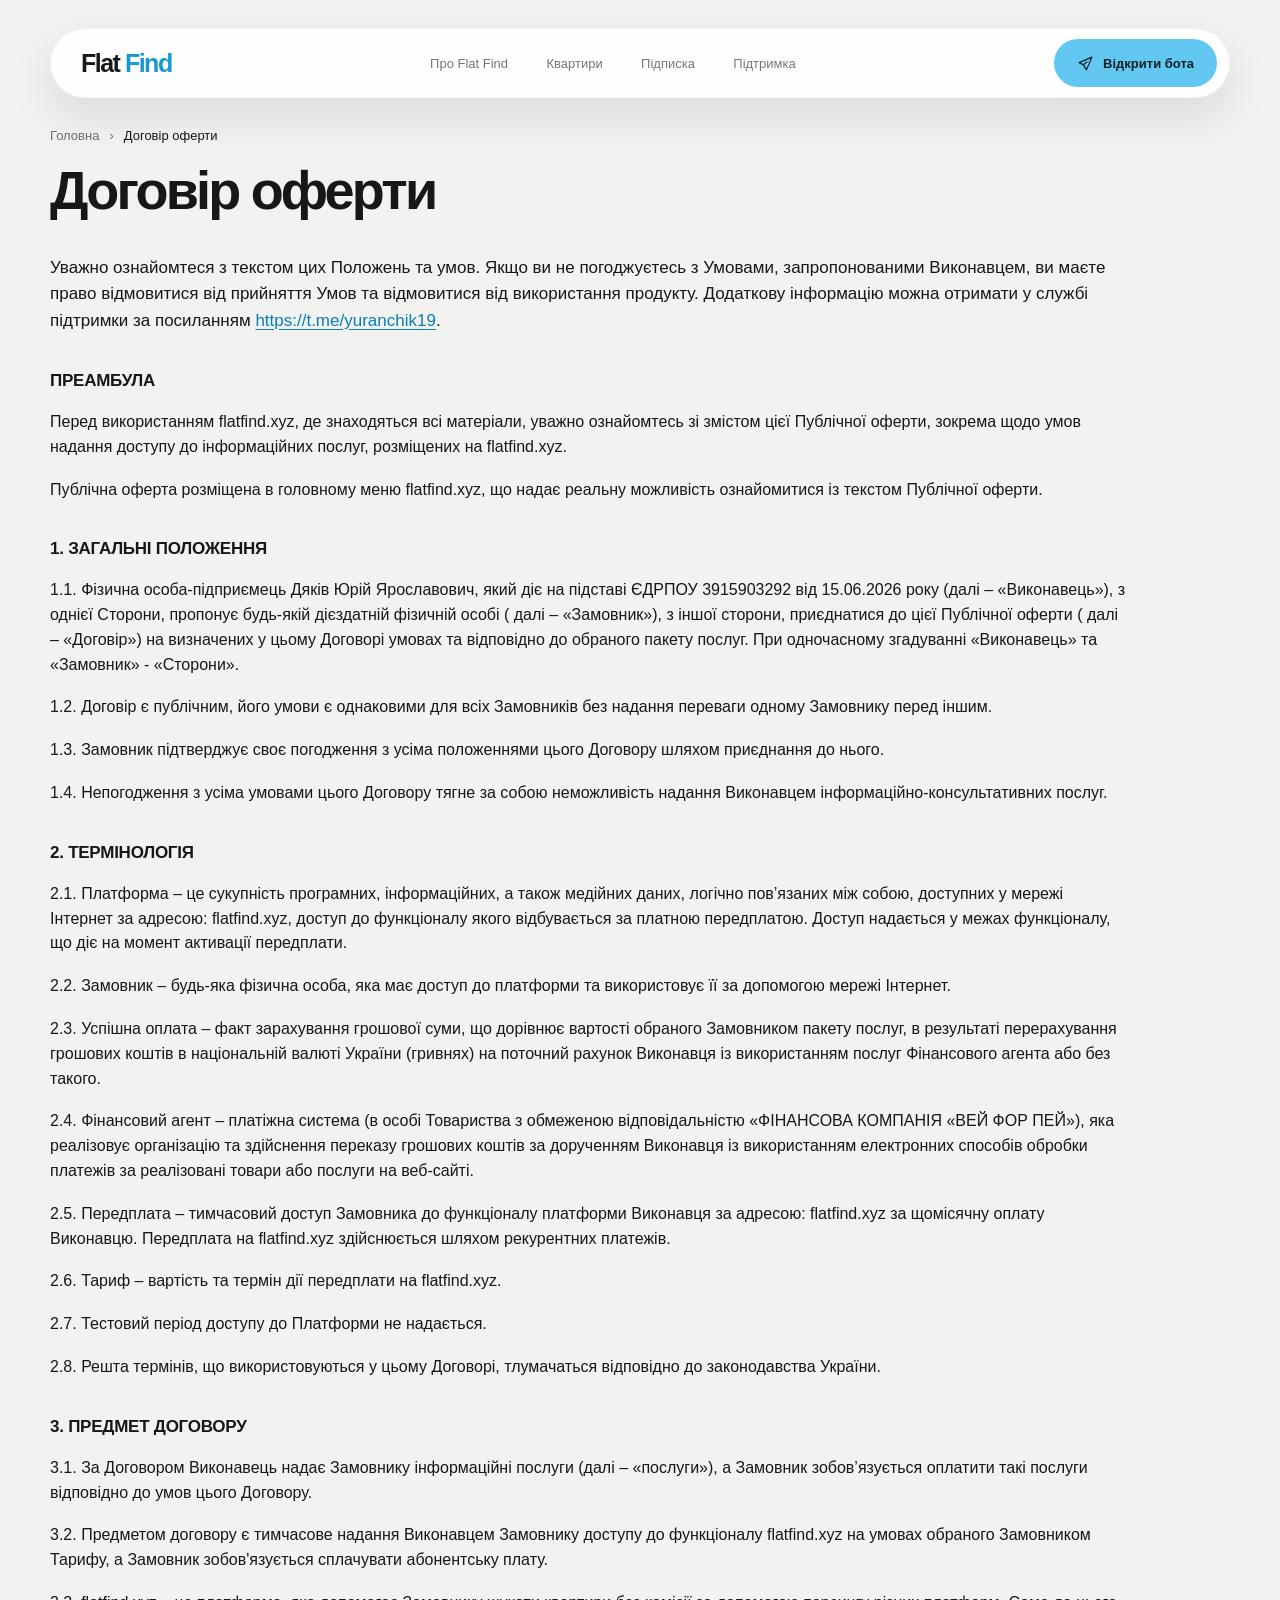
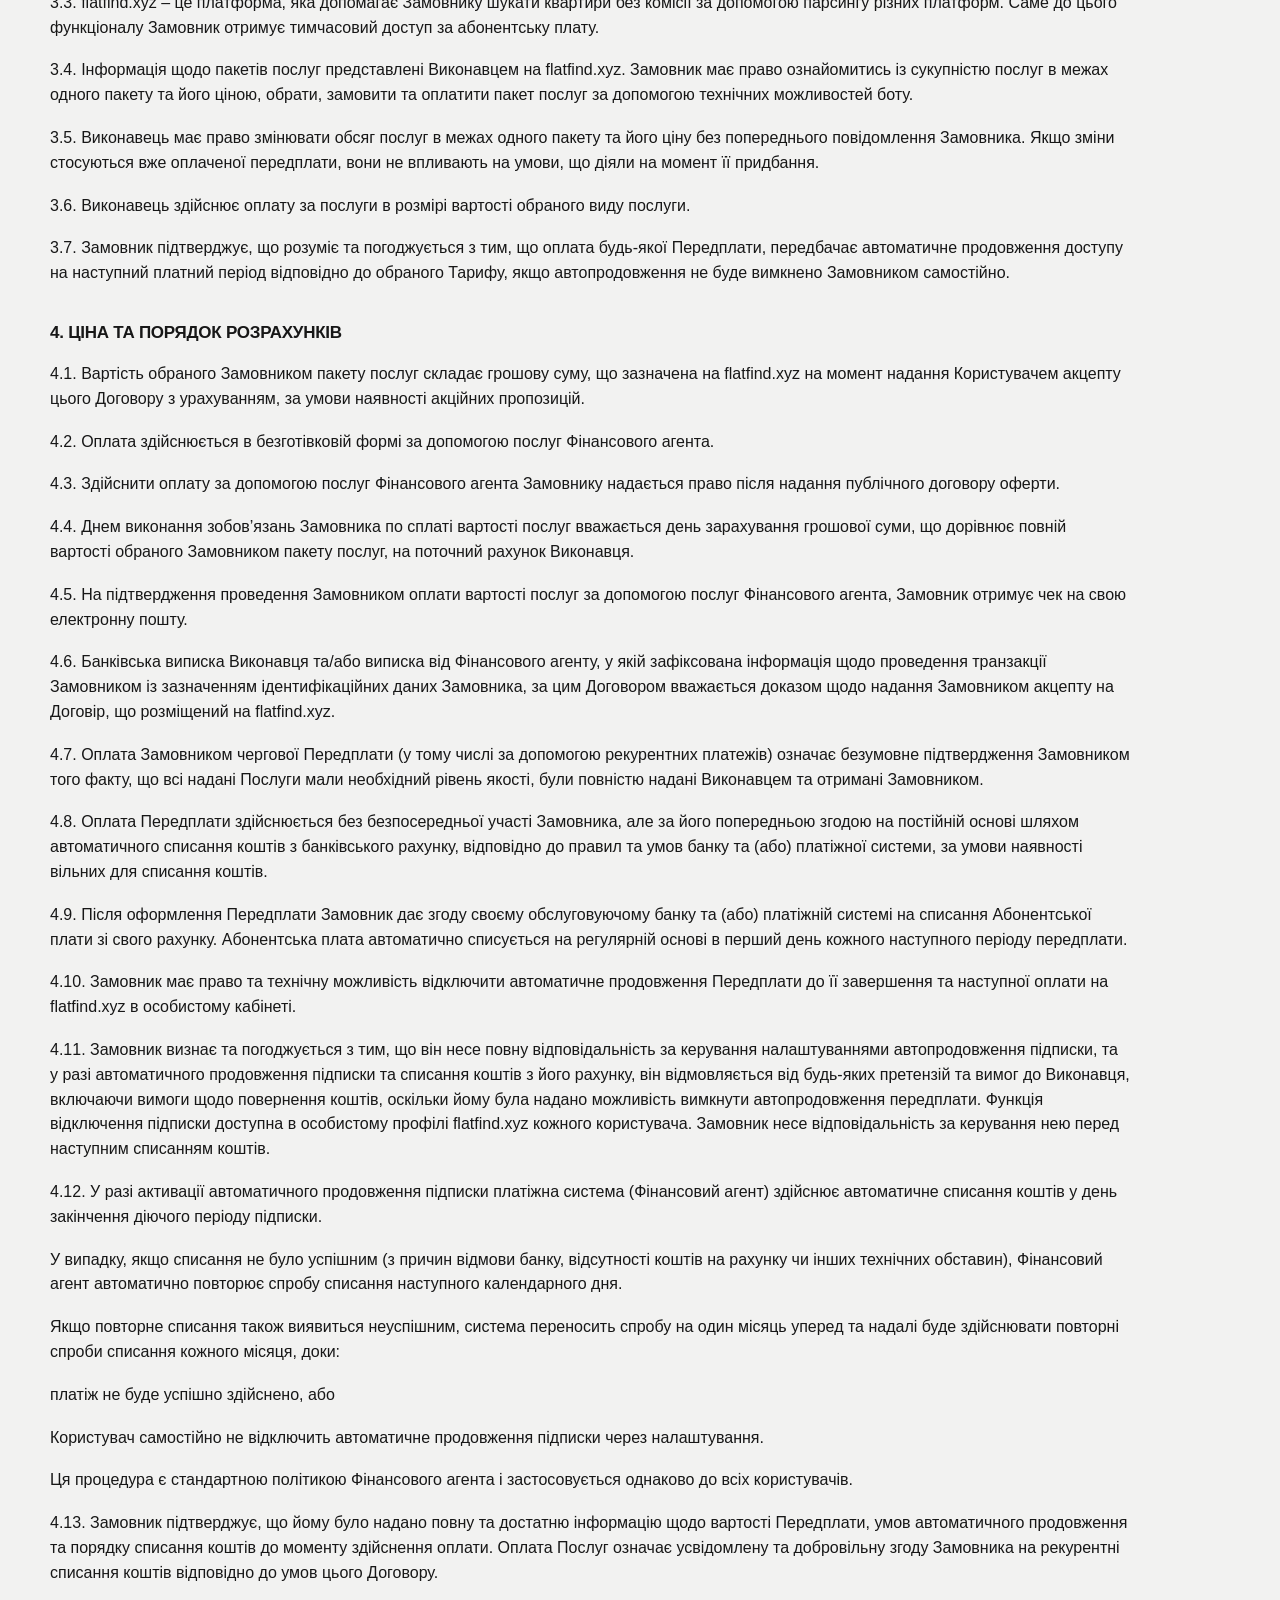
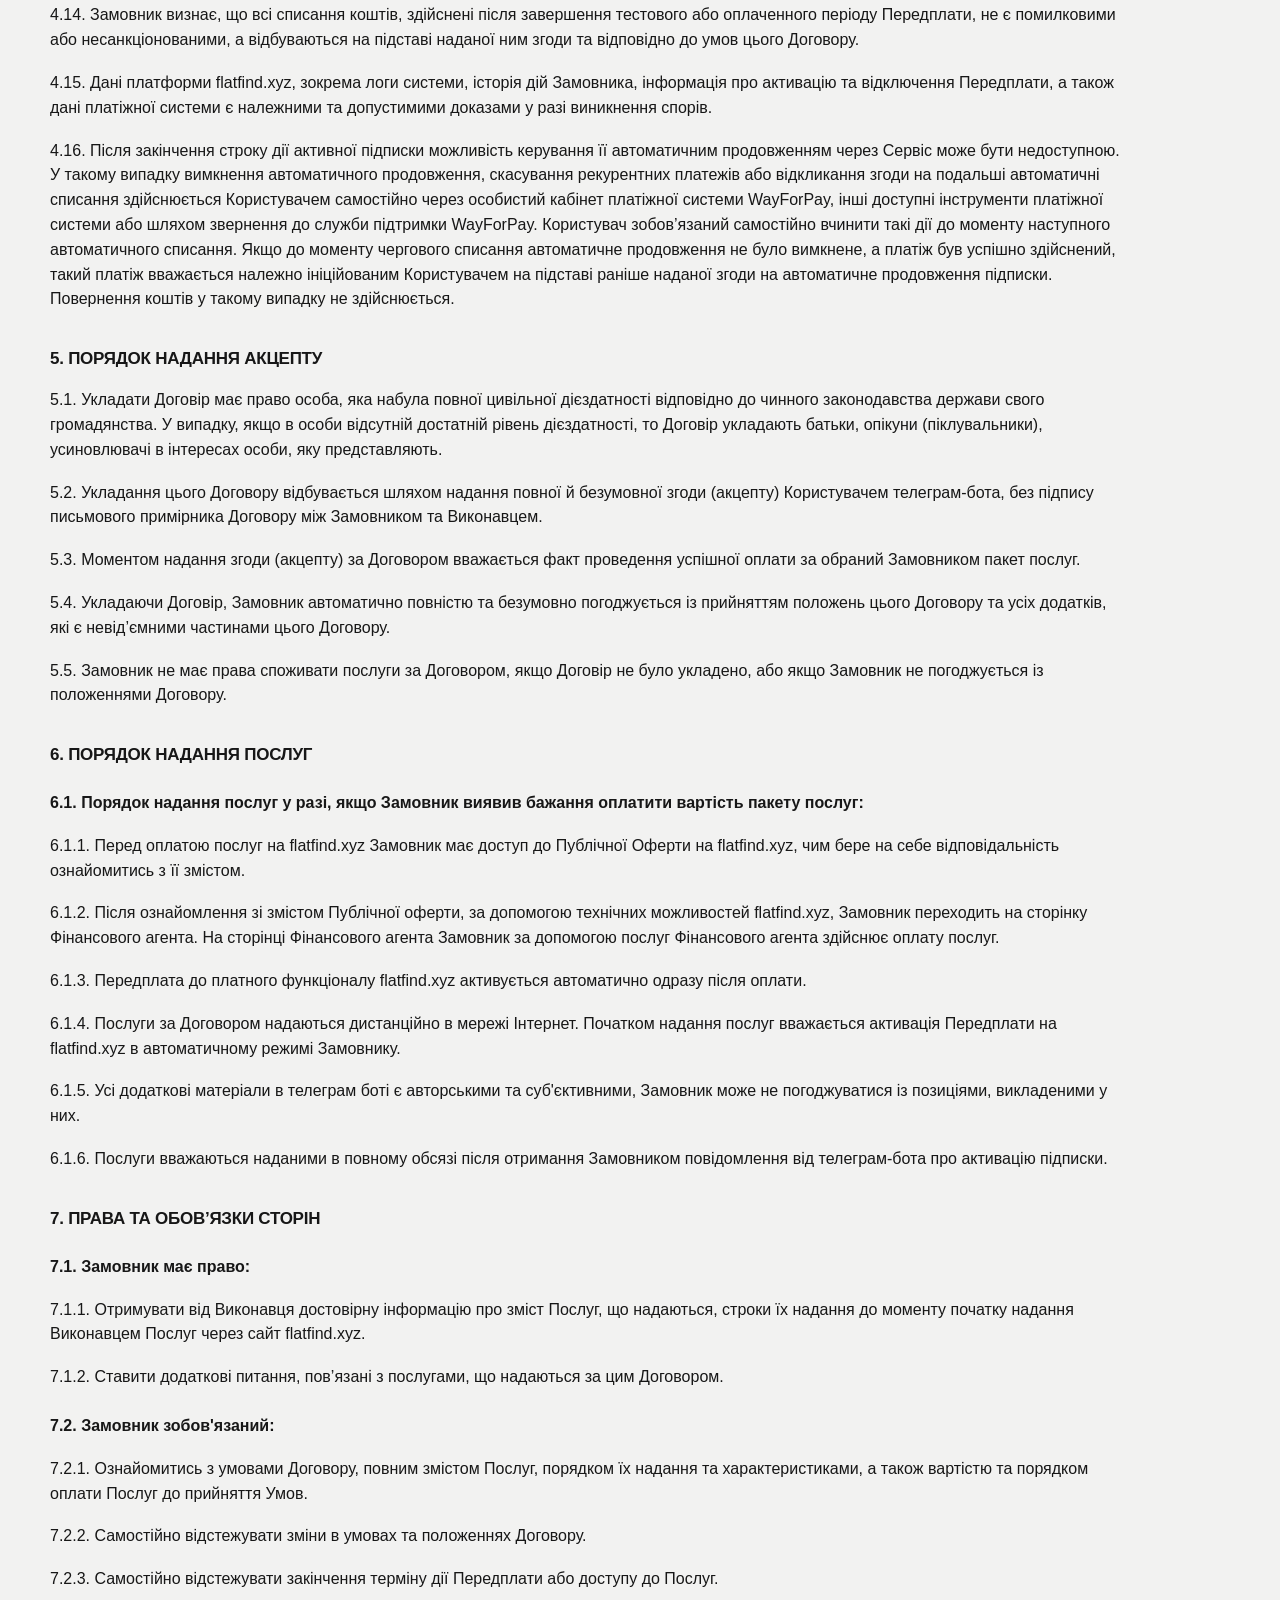
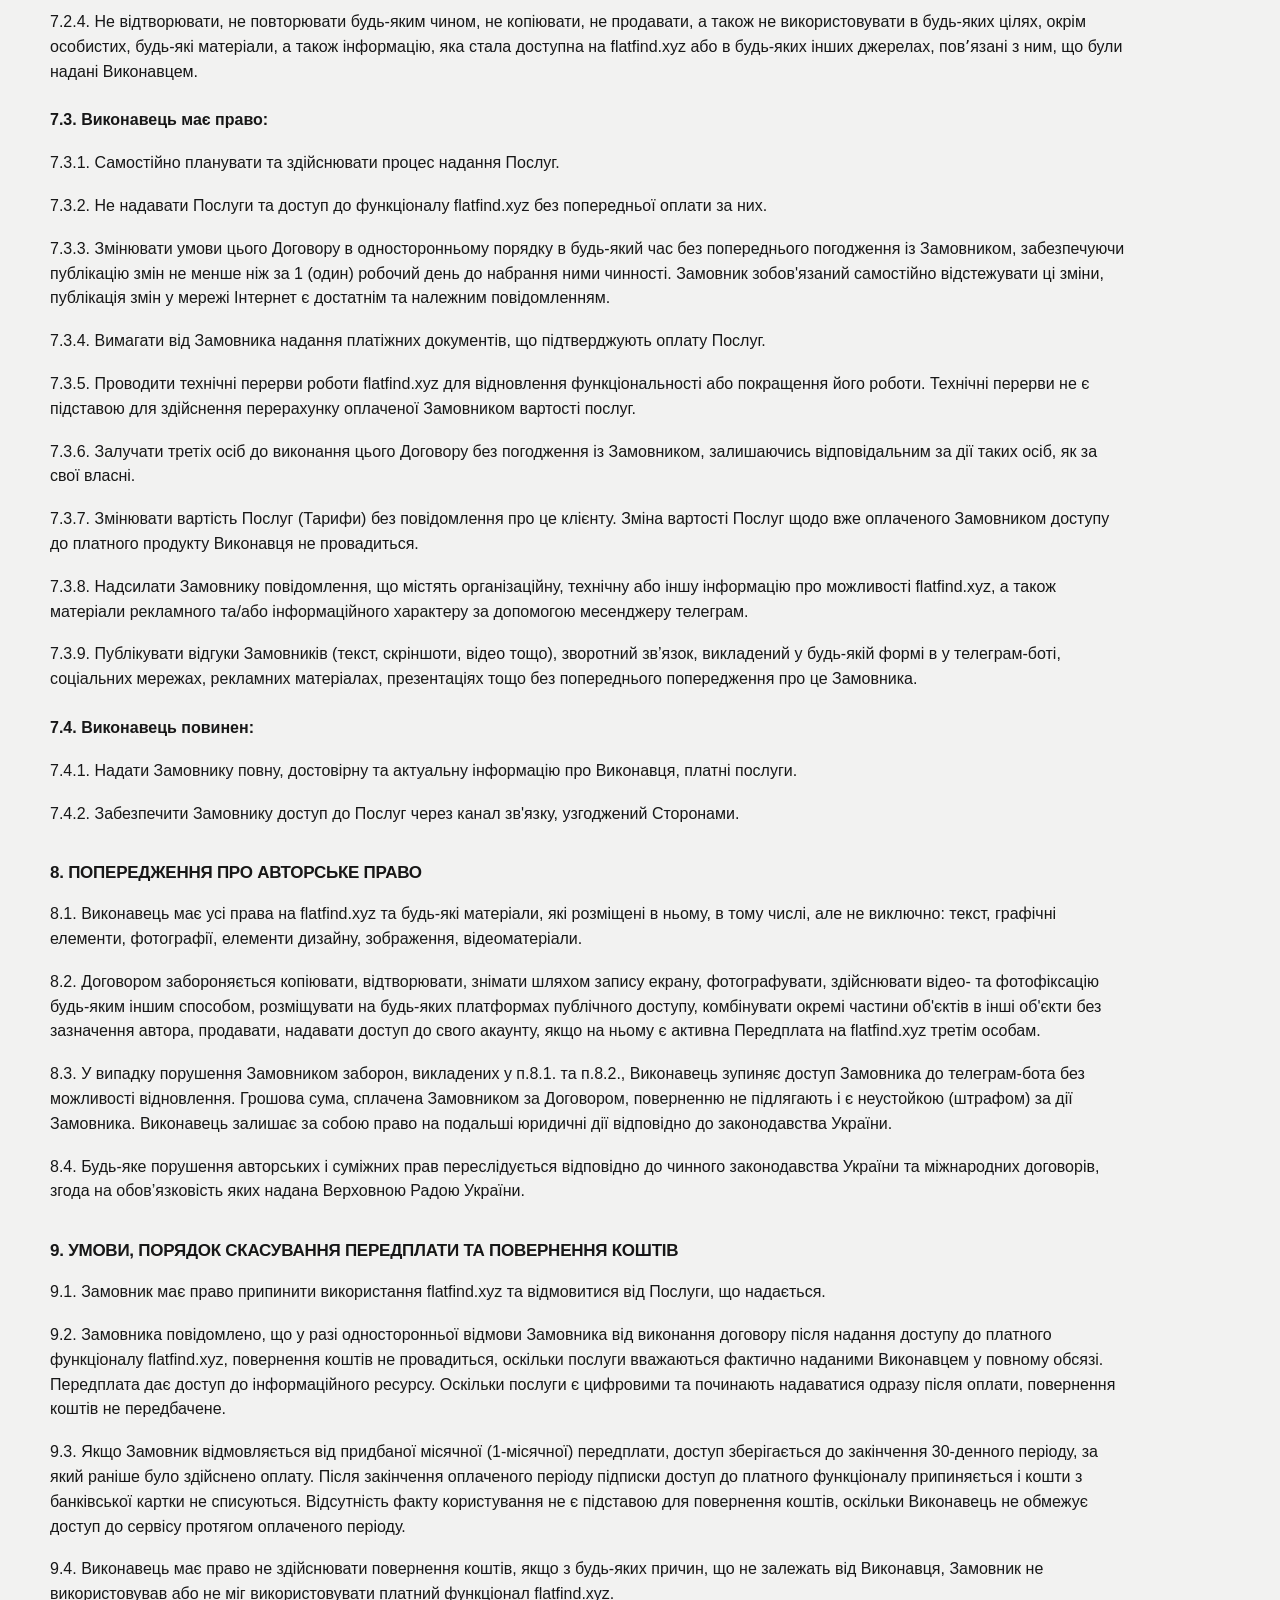
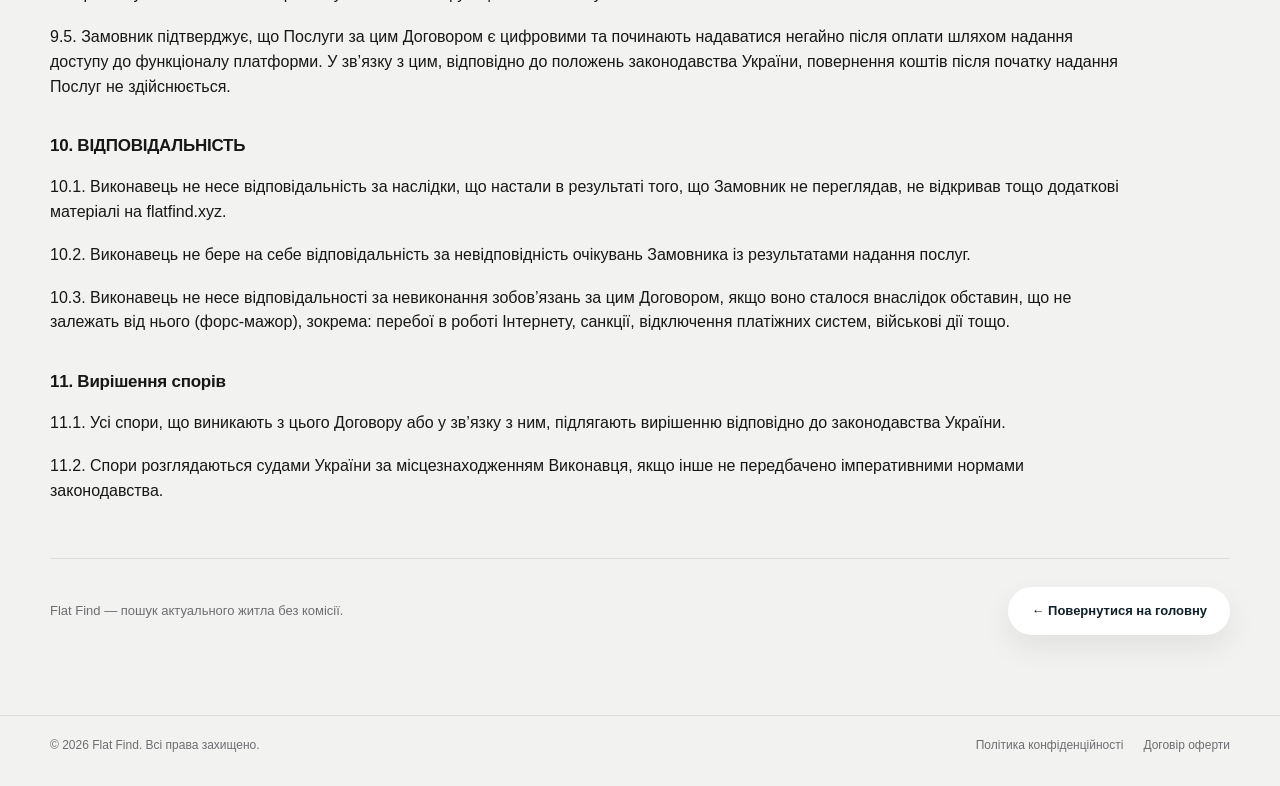
==== offer.html @ 74b45554 "Add files via upload" ====
<!DOCTYPE html>
<html lang="uk">
<head>
  <meta charset="UTF-8">
  <meta name="viewport" content="width=device-width, initial-scale=1.0">
  <meta name="theme-color" content="#f2f2f1">
  <meta name="description" content="Договір публічної оферти сервісу Flat Find.">
  <title>Договір оферти — Flat Find</title>
  <link rel="stylesheet" href="legal.css?v=20260615-1">
</head>
<body>
  <header class="legal-header">
    <div class="legal-shell">
      <nav class="legal-nav" aria-label="Навігація">
        <a class="legal-brand" href="index.html" aria-label="Flat Find, на головну">Flat <b>Find</b></a>
        <div class="legal-nav__links">
          <a href="index.html#advantages">Про Flat Find</a>
          <a href="index.html#apartments">Квартири</a>
          <a href="index.html#subscribe">Підписка</a>
          <a href="index.html#faq">Підтримка</a>
        </div>
        <a class="legal-nav__cta" href="https://t.me/flatfind_estate_bot" target="_blank" rel="noopener noreferrer">
          <svg width="17" height="17" viewBox="0 0 24 24" aria-hidden="true"><path d="m21 3-7.6 18-4.3-7.1L3 10.8Z" fill="none" stroke="currentColor" stroke-width="1.8" stroke-linecap="round" stroke-linejoin="round"/><path d="m9.1 13.9 4.6-4.2" fill="none" stroke="currentColor" stroke-width="1.8" stroke-linecap="round"/></svg>
          Відкрити бота
        </a>
      </nav>
    </div>
  </header>

  <main class="legal-main">
    <div class="legal-shell">
      <div class="legal-breadcrumbs" aria-label="Навігаційний шлях">
        <a href="index.html">Головна</a>
        <span aria-hidden="true">›</span>
        <span>Договір оферти</span>
      </div>

      <h1 class="legal-title">Договір оферти</h1>

      <article class="legal-document">
            <p class="legal-lead">Уважно ознайомтеся з текстом цих Положень та умов. Якщо ви не погоджуєтесь з Умовами, запропонованими Виконавцем, ви маєте право відмовитися від прийняття Умов та відмовитися від використання продукту. Додаткову інформацію можна отримати у службі підтримки за посиланням <a href="https://t.me/yuranchik19" target="_blank" rel="noopener noreferrer">https://t.me/yuranchik19</a>.</p>

            <h2>ПРЕАМБУЛА</h2>

            <p>Перед використанням flatfind.xyz, де знаходяться всі матеріали, уважно ознайомтесь зі змістом цієї Публічної оферти, зокрема щодо умов надання доступу до інформаційних послуг, розміщених на flatfind.xyz.</p>

            <p>Публічна оферта розміщена в головному меню flatfind.xyz, що надає реальну можливість ознайомитися із текстом Публічної оферти.</p>

            <h2>1. ЗАГАЛЬНІ ПОЛОЖЕННЯ</h2>

            <p>1.1. Фізична особа-підприємець Дяків Юрій Ярославович, який діє на підставі ЄДРПОУ 3915903292 від 15.06.2026 року (далі – «Виконавець»), з однієї Сторони, пропонує будь-якій дієздатній фізичній особі ( далі – «Замовник»), з іншої сторони, приєднатися до цієї Публічної оферти ( далі – «Договір») на визначених у цьому Договорі умовах та відповідно до обраного пакету послуг. При одночасному згадуванні «Виконавець» та «Замовник» - «Сторони».</p>

            <p>1.2. Договір є публічним, його умови є однаковими для всіх Замовників без надання переваги одному Замовнику перед іншим.</p>

            <p>1.3. Замовник підтверджує своє погодження з усіма положеннями цього Договору шляхом приєднання до нього.</p>

            <p>1.4. Непогодження з усіма умовами цього Договору тягне за собою неможливість надання Виконавцем інформаційно-консультативних послуг.</p>

            <h2>2. ТЕРМІНОЛОГІЯ</h2>

            <p>2.1. Платформа – це сукупність програмних, інформаційних, а також медійних даних, логічно пов’язаних між собою, доступних у мережі Інтернет за адресою: flatfind.xyz, доступ до функціоналу якого відбувається за платною передплатою. Доступ надається у межах функціоналу, що діє на момент активації передплати.</p>

            <p>2.2. Замовник – будь-яка фізична особа, яка має доступ до платформи та використовує її за допомогою мережі Інтернет.</p>

            <p>2.3. Успішна оплата – факт зарахування грошової суми, що дорівнює вартості обраного Замовником пакету послуг, в результаті перерахування грошових коштів в національній валюті України (гривнях) на поточний рахунок Виконавця із використанням послуг Фінансового агента або без такого.</p>

            <p>2.4. Фінансовий агент – платіжна система (в особі Товариства з обмеженою відповідальністю «ФІНАНСОВА КОМПАНІЯ «ВЕЙ ФОР ПЕЙ»), яка реалізовує організацію та здійснення переказу грошових коштів за дорученням Виконавця із використанням електронних способів обробки платежів за реалізовані товари або послуги на веб-сайті.</p>

            <p>2.5. Передплата – тимчасовий доступ Замовника до функціоналу платформи Виконавця за адресою: flatfind.xyz за щомісячну оплату Виконавцю. Передплата на flatfind.xyz здійснюється шляхом рекурентних платежів.</p>

            <p>2.6. Тариф – вартість та термін дії передплати на flatfind.xyz.</p>

            <p>2.7. Тестовий період доступу до Платформи не надається.</p>

            <p>2.8. Решта термінів, що використовуються у цьому Договорі, тлумачаться відповідно до законодавства України.</p>

            <h2>3. ПРЕДМЕТ ДОГОВОРУ</h2>

            <p>3.1. За Договором Виконавець надає Замовнику інформаційні послуги (далі – «послуги»), а Замовник зобов’язується оплатити такі послуги відповідно до умов цього Договору.</p>

            <p>3.2. Предметом договору є тимчасове надання Виконавцем Замовнику доступу до функціоналу flatfind.xyz на умовах обраного Замовником Тарифу, а Замовник зобов'язується сплачувати абонентську плату.</p>

            <p>3.3. flatfind.xyz – це платформа, яка допомагає Замовнику шукати квартири без комісії за допомогою парсингу різних платформ. Саме до цього функціоналу Замовник отримує тимчасовий доступ за абонентську плату.</p>

            <p>3.4. Інформація щодо пакетів послуг представлені Виконавцем на flatfind.xyz. Замовник має право ознайомитись із сукупністю послуг в межах одного пакету та його ціною, обрати, замовити та оплатити пакет послуг за допомогою технічних можливостей боту.</p>

            <p>3.5. Виконавець має право змінювати обсяг послуг в межах одного пакету та його ціну без попереднього повідомлення Замовника. Якщо зміни стосуються вже оплаченої передплати, вони не впливають на умови, що діяли на момент її придбання.</p>

            <p>3.6. Виконавець здійснює оплату за послуги в розмірі вартості обраного виду послуги.</p>

            <p>3.7. Замовник підтверджує, що розуміє та погоджується з тим, що оплата будь-якої Передплати, передбачає автоматичне продовження доступу на наступний платний період відповідно до обраного Тарифу, якщо автопродовження не буде вимкнено Замовником самостійно.</p>

            <h2>4. ЦІНА ТА ПОРЯДОК РОЗРАХУНКІВ</h2>

            <p>4.1. Вартість обраного Замовником пакету послуг складає грошову суму, що зазначена на flatfind.xyz на момент надання Користувачем акцепту цього Договору з урахуванням, за умови наявності акційних пропозицій.</p>

            <p>4.2. Оплата здійснюється в безготівковій формі за допомогою послуг Фінансового агента.</p>

            <p>4.3. Здійснити оплату за допомогою послуг Фінансового агента Замовнику надається право після надання публічного договору оферти.</p>

            <p>4.4. Днем виконання зобов’язань Замовника по сплаті вартості послуг вважається день зарахування грошової суми, що дорівнює повній вартості обраного Замовником пакету послуг, на поточний рахунок Виконавця.</p>

            <p>4.5. На підтвердження проведення Замовником оплати вартості послуг за допомогою послуг Фінансового агента, Замовник отримує чек на свою електронну пошту.</p>

            <p>4.6. Банківська виписка Виконавця та/або виписка від Фінансового агенту, у якій зафіксована інформація щодо проведення транзакції Замовником із зазначенням ідентифікаційних даних Замовника, за цим Договором вважається доказом щодо надання Замовником акцепту на Договір, що розміщений на flatfind.xyz.</p>

            <p>4.7. Оплата Замовником чергової Передплати (у тому числі за допомогою рекурентних платежів) означає безумовне підтвердження Замовником того факту, що всі надані Послуги мали необхідний рівень якості, були повністю надані Виконавцем та отримані Замовником.</p>

            <p>4.8. Оплата Передплати здійснюється без безпосередньої участі Замовника, але за його попередньою згодою на постійній основі шляхом автоматичного списання коштів з банківського рахунку, відповідно до правил та умов банку та (або) платіжної системи, за умови наявності вільних для списання коштів.</p>

            <p>4.9. Після оформлення Передплати Замовник дає згоду своєму обслуговуючому банку та (або) платіжній системі на списання Абонентської плати зі свого рахунку. Абонентська плата автоматично списується на регулярній основі в перший день кожного наступного періоду передплати.</p>

            <p>4.10. Замовник має право та технічну можливість відключити автоматичне продовження Передплати до її завершення та наступної оплати на flatfind.xyz в особистому кабінеті.</p>

            <p>4.11. Замовник визнає та погоджується з тим, що він несе повну відповідальність за керування налаштуваннями автопродовження підписки, та у разі автоматичного продовження підписки та списання коштів з його рахунку, він відмовляється від будь-яких претензій та вимог до Виконавця, включаючи вимоги щодо повернення коштів, оскільки йому була надано можливість вимкнути автопродовження передплати. Функція відключення підписки доступна в особистому профілі flatfind.xyz кожного користувача. Замовник несе відповідальність за керування нею перед наступним списанням коштів.</p>

            <p>4.12. У разі активації автоматичного продовження підписки платіжна система (Фінансовий агент) здійснює автоматичне списання коштів у день закінчення діючого періоду підписки.</p>

            <p>У випадку, якщо списання не було успішним (з причин відмови банку, відсутності коштів на рахунку чи інших технічних обставин), Фінансовий агент автоматично повторює спробу списання наступного календарного дня.</p>

            <p>Якщо повторне списання також виявиться неуспішним, система переносить спробу на один місяць уперед та надалі буде здійснювати повторні спроби списання кожного місяця, доки:</p>

            <p>платіж не буде успішно здійснено, або</p>

            <p>Користувач самостійно не відключить автоматичне продовження підписки через налаштування.</p>

            <p>Ця процедура є стандартною політикою Фінансового агента і застосовується однаково до всіх користувачів.</p>

            <p>4.13. Замовник підтверджує, що йому було надано повну та достатню інформацію щодо вартості Передплати, умов автоматичного продовження та порядку списання коштів до моменту здійснення оплати. Оплата Послуг означає усвідомлену та добровільну згоду Замовника на рекурентні списання коштів відповідно до умов цього Договору.</p>

            <p>4.14. Замовник визнає, що всі списання коштів, здійснені після завершення тестового або оплаченного періоду Передплати, не є помилковими або несанкціонованими, а відбуваються на підставі наданої ним згоди та відповідно до умов цього Договору.</p>

            <p>4.15. Дані платформи flatfind.xyz, зокрема логи системи, історія дій Замовника, інформація про активацію та відключення Передплати, а також дані платіжної системи є належними та допустимими доказами у разі виникнення спорів.</p>

            <p>4.16. Після закінчення строку дії активної підписки можливість керування її автоматичним продовженням через Сервіс може бути недоступною. У такому випадку вимкнення автоматичного продовження, скасування рекурентних платежів або відкликання згоди на подальші автоматичні списання здійснюється Користувачем самостійно через особистий кабінет платіжної системи WayForPay, інші доступні інструменти платіжної системи або шляхом звернення до служби підтримки WayForPay. Користувач зобов’язаний самостійно вчинити такі дії до моменту наступного автоматичного списання. Якщо до моменту чергового списання автоматичне продовження не було вимкнене, а платіж був успішно здійснений, такий платіж вважається належно ініційованим Користувачем на підставі раніше наданої згоди на автоматичне продовження підписки. Повернення коштів у такому випадку не здійснюється.</p>

            <h2>5. ПОРЯДОК НАДАННЯ АКЦЕПТУ</h2>

            <p>5.1. Укладати Договір має право особа, яка набула повної цивільної дієздатності відповідно до чинного законодавства держави свого громадянства. У випадку, якщо в особи відсутній достатній рівень дієздатності, то Договір укладають батьки, опікуни (піклувальники), усиновлювачі в інтересах особи, яку представляють.</p>

            <p>5.2. Укладання цього Договору відбувається шляхом надання повної й безумовної згоди (акцепту) Користувачем телеграм-бота, без підпису письмового примірника Договору між Замовником та Виконавцем.</p>

            <p>5.3. Моментом надання згоди (акцепту) за Договором вважається факт проведення успішної оплати за обраний Замовником пакет послуг.</p>

            <p>5.4. Укладаючи Договір, Замовник автоматично повністю та безумовно погоджується із прийняттям положень цього Договору та усіх додатків, які є невід’ємними частинами цього Договору.</p>

            <p>5.5. Замовник не має права споживати послуги за Договором, якщо Договір не було укладено, або якщо Замовник не погоджується із положеннями Договору.</p>

            <h2>6. ПОРЯДОК НАДАННЯ ПОСЛУГ</h2>

            <p class="legal-subheading">6.1. Порядок надання послуг у разі, якщо Замовник виявив бажання оплатити вартість пакету послуг:</p>

            <p>6.1.1. Перед оплатою послуг на flatfind.xyz Замовник має доступ до Публічної Оферти на flatfind.xyz, чим бере на себе відповідальність ознайомитись з її змістом.</p>

            <p>6.1.2. Після ознайомлення зі змістом Публічної оферти, за допомогою технічних можливостей flatfind.xyz, Замовник переходить на сторінку Фінансового агента. На сторінці Фінансового агента Замовник за допомогою послуг Фінансового агента здійснює оплату послуг.</p>

            <p>6.1.3. Передплата до платного функціоналу flatfind.xyz активується автоматично одразу після оплати.</p>

            <p>6.1.4. Послуги за Договором надаються дистанційно в мережі Інтернет. Початком надання послуг вважається активація Передплати на flatfind.xyz в автоматичному режимі Замовнику.</p>

            <p>6.1.5. Усі додаткові матеріали в телеграм боті є авторськими та суб'єктивними, Замовник може не погоджуватися із позиціями, викладеними у них.</p>

            <p>6.1.6. Послуги вважаються наданими в повному обсязі після отримання Замовником повідомлення від телеграм-бота про активацію підписки.</p>

            <h2>7. ПРАВА ТА ОБОВ’ЯЗКИ СТОРІН</h2>

            <p class="legal-subheading">7.1. Замовник має право:</p>

            <p>7.1.1. Отримувати від Виконавця достовірну інформацію про зміст Послуг, що надаються, строки їх надання до моменту початку надання Виконавцем Послуг через сайт flatfind.xyz.</p>

            <p>7.1.2. Ставити додаткові питання, пов’язані з послугами, що надаються за цим Договором.</p>

            <p class="legal-subheading">7.2. Замовник зобов'язаний:</p>

            <p>7.2.1. Ознайомитись з умовами Договору, повним змістом Послуг, порядком їх надання та характеристиками, а також вартістю та порядком оплати Послуг до прийняття Умов.</p>

            <p>7.2.2. Самостійно відстежувати зміни в умовах та положеннях Договору.</p>

            <p>7.2.3. Самостійно відстежувати закінчення терміну дії Передплати або доступу до Послуг.</p>

            <p>7.2.4. Не відтворювати, не повторювати будь-яким чином, не копіювати, не продавати, а також не використовувати в будь-яких цілях, окрім особистих, будь-які матеріали, а також інформацію, яка стала доступна на flatfind.xyz або в будь-яких інших джерелах, повʼязані з ним, що були надані Виконавцем.</p>

            <p class="legal-subheading">7.3. Виконавець має право:</p>

            <p>7.3.1. Самостійно планувати та здійснювати процес надання Послуг.</p>

            <p>7.3.2. Не надавати Послуги та доступ до функціоналу flatfind.xyz без попередньої оплати за них.</p>

            <p>7.3.3. Змінювати умови цього Договору в односторонньому порядку в будь-який час без попереднього погодження із Замовником, забезпечуючи публікацію змін не менше ніж за 1 (один) робочий день до набрання ними чинності. Замовник зобов'язаний самостійно відстежувати ці зміни, публікація змін у мережі Інтернет є достатнім та належним повідомленням.</p>

            <p>7.3.4. Вимагати від Замовника надання платіжних документів, що підтверджують оплату Послуг.</p>

            <p>7.3.5. Проводити технічні перерви роботи flatfind.xyz для відновлення функціональності або покращення його роботи. Технічні перерви не є підставою для здійснення перерахунку оплаченої Замовником вартості послуг.</p>

            <p>7.3.6. Залучати третіх осіб до виконання цього Договору без погодження із Замовником, залишаючись відповідальним за дії таких осіб, як за свої власні.</p>

            <p>7.3.7. Змінювати вартість Послуг (Тарифи) без повідомлення про це клієнту. Зміна вартості Послуг щодо вже оплаченого Замовником доступу до платного продукту Виконавця не провадиться.</p>

            <p>7.3.8. Надсилати Замовнику повідомлення, що містять організаційну, технічну або іншу інформацію про можливості flatfind.xyz, а також матеріали рекламного та/або інформаційного характеру за допомогою месенджеру телеграм.</p>

            <p>7.3.9. Публікувати відгуки Замовників (текст, скріншоти, відео тощо), зворотний зв’язок, викладений у будь-якій формі в у телеграм-боті, соціальних мережах, рекламних матеріалах, презентаціях тощо без попереднього попередження про це Замовника.</p>

            <p class="legal-subheading">7.4. Виконавець повинен:</p>

            <p>7.4.1. Надати Замовнику повну, достовірну та актуальну інформацію про Виконавця, платні послуги.</p>

            <p>7.4.2. Забезпечити Замовнику доступ до Послуг через канал зв'язку, узгоджений Сторонами.</p>

            <h2>8. ПОПЕРЕДЖЕННЯ ПРО АВТОРСЬКЕ ПРАВО</h2>

            <p>8.1. Виконавець має усі права на flatfind.xyz та будь-які матеріали, які розміщені в ньому, в тому числі, але не виключно: текст, графічні елементи, фотографії, елементи дизайну, зображення, відеоматеріали.</p>

            <p>8.2. Договором забороняється копіювати, відтворювати, знімати шляхом запису екрану, фотографувати, здійснювати відео- та фотофіксацію будь-яким іншим способом, розміщувати на будь-яких платформах публічного доступу, комбінувати окремі частини об'єктів в інші об'єкти без зазначення автора, продавати, надавати доступ до свого акаунту, якщо на ньому є активна Передплата на flatfind.xyz третім особам.</p>

            <p>8.3. У випадку порушення Замовником заборон, викладених у п.8.1. та п.8.2., Виконавець зупиняє доступ Замовника до телеграм-бота без можливості відновлення. Грошова сума, сплачена Замовником за Договором, поверненню не підлягають і є неустойкою (штрафом) за дії Замовника. Виконавець залишає за собою право на подальші юридичні дії відповідно до законодавства України.</p>

            <p>8.4. Будь-яке порушення авторських і суміжних прав переслідується відповідно до чинного законодавства України та міжнародних договорів, згода на обов’язковість яких надана Верховною Радою України.</p>

            <h2>9. УМОВИ, ПОРЯДОК СКАСУВАННЯ ПЕРЕДПЛАТИ ТА ПОВЕРНЕННЯ КОШТІВ</h2>

            <p>9.1. Замовник має право припинити використання flatfind.xyz та відмовитися від Послуги, що надається.</p>

            <p>9.2. Замовника повідомлено, що у разі односторонньої відмови Замовника від виконання договору після надання доступу до платного функціоналу flatfind.xyz, повернення коштів не провадиться, оскільки послуги вважаються фактично наданими Виконавцем у повному обсязі. Передплата дає доступ до інформаційного ресурсу. Оскільки послуги є цифровими та починають надаватися одразу після оплати, повернення коштів не передбачене.</p>

            <p>9.3. Якщо Замовник відмовляється від придбаної місячної (1-місячної) передплати, доступ зберігається до закінчення 30-денного періоду, за який раніше було здійснено оплату. Після закінчення оплаченого періоду підписки доступ до платного функціоналу припиняється і кошти з банківської картки не списуються. Відсутність факту користування не є підставою для повернення коштів, оскільки Виконавець не обмежує доступ до сервісу протягом оплаченого періоду.</p>

            <p>9.4. Виконавець має право не здійснювати повернення коштів, якщо з будь-яких причин, що не залежать від Виконавця, Замовник не використовував або не міг використовувати платний функціонал flatfind.xyz.</p>

            <p>9.5. Замовник підтверджує, що Послуги за цим Договором є цифровими та починають надаватися негайно після оплати шляхом надання доступу до функціоналу платформи. У зв’язку з цим, відповідно до положень законодавства України, повернення коштів після початку надання Послуг не здійснюється.</p>

            <h2>10. ВІДПОВІДАЛЬНІСТЬ</h2>

            <p>10.1. Виконавець не несе відповідальність за наслідки, що настали в результаті того, що Замовник не переглядав, не відкривав тощо додаткові матеріалі на flatfind.xyz.</p>

            <p>10.2. Виконавець не бере на себе відповідальність за невідповідність очікувань Замовника із результатами надання послуг.</p>

            <p>10.3. Виконавець не несе відповідальності за невиконання зобов’язань за цим Договором, якщо воно сталося внаслідок обставин, що не залежать від нього (форс-мажор), зокрема: перебої в роботі Інтернету, санкції, відключення платіжних систем, військові дії тощо.</p>

            <h2>11. Вирішення спорів</h2>

            <p>11.1. Усі спори, що виникають з цього Договору або у зв’язку з ним, підлягають вирішенню відповідно до законодавства України.</p>

            <p>11.2. Спори розглядаються судами України за місцезнаходженням Виконавця, якщо інше не передбачено імперативними нормами законодавства.</p>
      </article>

      <div class="legal-actions">
        <p>Flat Find — пошук актуального житла без комісії.</p>
        <a class="legal-back" href="index.html">← Повернутися на головну</a>
      </div>
    </div>
  </main>

  <footer class="legal-footer">
    <div class="legal-shell legal-footer__inner">
      <span>© 2026 Flat Find. Всі права захищено.</span>
      <div class="legal-footer__links">
        <a href="privacy.html">Політика конфіденційності</a>
        <a href="offer.html">Договір оферти</a>
      </div>
    </div>
  </footer>
</body>
</html>
---- legal.css ----
:root {
  --legal-bg: #f2f2f1;
  --legal-surface: #ffffff;
  --legal-text: #171717;
  --legal-muted: #6e6e72;
  --legal-line: #dddddf;
  --legal-blue: #62c8f1;
  --legal-blue-dark: #1599d0;
  --legal-shadow: 0 18px 45px rgba(22, 24, 29, 0.1);
}

* {
  box-sizing: border-box;
}

html {
  scroll-behavior: smooth;
}

body {
  min-width: 320px;
  margin: 0;
  color: var(--legal-text);
  background: var(--legal-bg);
  font-family: Inter, Manrope, "Segoe UI", Arial, sans-serif;
  -webkit-font-smoothing: antialiased;
}

a {
  color: inherit;
  text-decoration: none;
}

.legal-shell {
  width: min(calc(100% - 40px), 1180px);
  margin: 0 auto;
}

.legal-header {
  position: sticky;
  z-index: 20;
  top: 14px;
  padding-top: 14px;
}

.legal-nav {
  display: flex;
  min-height: 70px;
  padding: 10px 12px 10px 30px;
  align-items: center;
  justify-content: space-between;
  gap: 28px;
  border: 1px solid rgba(20, 20, 20, 0.05);
  border-radius: 38px;
  background: rgba(255, 255, 255, 0.92);
  box-shadow: var(--legal-shadow);
  backdrop-filter: blur(18px);
}

.legal-brand {
  flex: 0 0 auto;
  font-size: 25px;
  font-weight: 850;
  letter-spacing: -1.5px;
}

.legal-brand b {
  color: var(--legal-blue-dark);
}

.legal-nav__links {
  display: flex;
  align-items: center;
  justify-content: center;
  gap: clamp(20px, 3vw, 46px);
  color: #77777b;
  font-size: 13px;
}

.legal-nav__links a,
.legal-breadcrumbs a,
.legal-footer a {
  transition: color 0.2s ease;
}

.legal-nav__links a:hover,
.legal-breadcrumbs a:hover,
.legal-footer a:hover {
  color: var(--legal-blue-dark);
}

.legal-nav__cta,
.legal-back {
  display: inline-flex;
  min-height: 48px;
  padding: 0 23px;
  align-items: center;
  justify-content: center;
  gap: 9px;
  border-radius: 25px;
  color: #10212a;
  background: var(--legal-blue);
  font-size: 13px;
  font-weight: 750;
  transition: transform 0.2s ease, box-shadow 0.2s ease;
}

.legal-nav__cta:hover,
.legal-back:hover {
  box-shadow: 0 12px 26px rgba(49, 175, 226, 0.25);
  transform: translateY(-2px);
}

.legal-main {
  padding: 44px 0 80px;
}

.legal-breadcrumbs {
  display: flex;
  margin-bottom: 20px;
  align-items: center;
  gap: 10px;
  color: var(--legal-muted);
  font-size: 13px;
}

.legal-breadcrumbs span:last-child {
  color: var(--legal-text);
}

.legal-title {
  max-width: 900px;
  margin: 0 0 38px;
  font-size: clamp(34px, 5vw, 54px);
  line-height: 1;
  letter-spacing: -2.8px;
}

.legal-document {
  max-width: 1080px;
}

.legal-document p,
.legal-document li {
  font-size: 16px;
  line-height: 1.55;
}

.legal-document p {
  margin: 0 0 18px;
}

.legal-document h2 {
  margin: 36px 0 17px;
  font-size: 17px;
  line-height: 1.35;
  letter-spacing: -0.25px;
}

.legal-document h2:first-child {
  margin-top: 0;
}

.legal-document ul {
  margin: -4px 0 22px;
  padding-left: 24px;
}

.legal-document li {
  margin-bottom: 7px;
  padding-left: 3px;
}

.legal-document a {
  color: #087fb4;
  text-decoration: underline;
  text-underline-offset: 3px;
}

.legal-document .legal-lead {
  margin-bottom: 28px;
  font-size: 17px;
}

.legal-document .legal-subheading {
  margin-top: 24px;
  font-weight: 750;
}

.legal-actions {
  display: flex;
  margin-top: 54px;
  padding-top: 28px;
  align-items: center;
  justify-content: space-between;
  gap: 20px;
  border-top: 1px solid var(--legal-line);
}

.legal-actions p {
  margin: 0;
  color: var(--legal-muted);
  font-size: 13px;
}

.legal-back {
  background: var(--legal-surface);
  box-shadow: 0 12px 30px rgba(22, 24, 29, 0.08);
}

.legal-footer {
  padding: 22px 0 34px;
  border-top: 1px solid var(--legal-line);
  color: var(--legal-muted);
  font-size: 12px;
}

.legal-footer__inner {
  display: flex;
  align-items: center;
  justify-content: space-between;
  gap: 24px;
}

.legal-footer__links {
  display: flex;
  gap: 20px;
}

@media (max-width: 820px) {
  .legal-nav {
    padding-left: 22px;
  }

  .legal-nav__links {
    display: none;
  }
}

@media (max-width: 560px) {
  .legal-shell {
    width: min(calc(100% - 24px), 1180px);
  }

  .legal-header {
    top: 8px;
    padding-top: 8px;
  }

  .legal-nav {
    min-height: 58px;
    padding: 7px 8px 7px 18px;
    border-radius: 30px;
  }

  .legal-brand {
    font-size: 21px;
  }

  .legal-nav__cta {
    min-height: 42px;
    padding: 0 16px;
    font-size: 12px;
  }

  .legal-main {
    padding: 36px 0 58px;
  }

  .legal-title {
    margin-bottom: 28px;
    font-size: 36px;
    letter-spacing: -2px;
  }

  .legal-document p,
  .legal-document li {
    font-size: 15px;
    line-height: 1.58;
  }

  .legal-document h2 {
    margin-top: 31px;
    font-size: 16px;
  }

  .legal-actions,
  .legal-footer__inner {
    align-items: flex-start;
    flex-direction: column;
  }

  .legal-back {
    width: 100%;
  }

  .legal-footer__links {
    gap: 10px 18px;
    flex-wrap: wrap;
  }
}

@media print {
  .legal-header,
  .legal-actions,
  .legal-footer {
    display: none;
  }

  body {
    background: white;
  }

  .legal-main {
    padding: 0;
  }

  .legal-shell {
    width: 100%;
  }
}
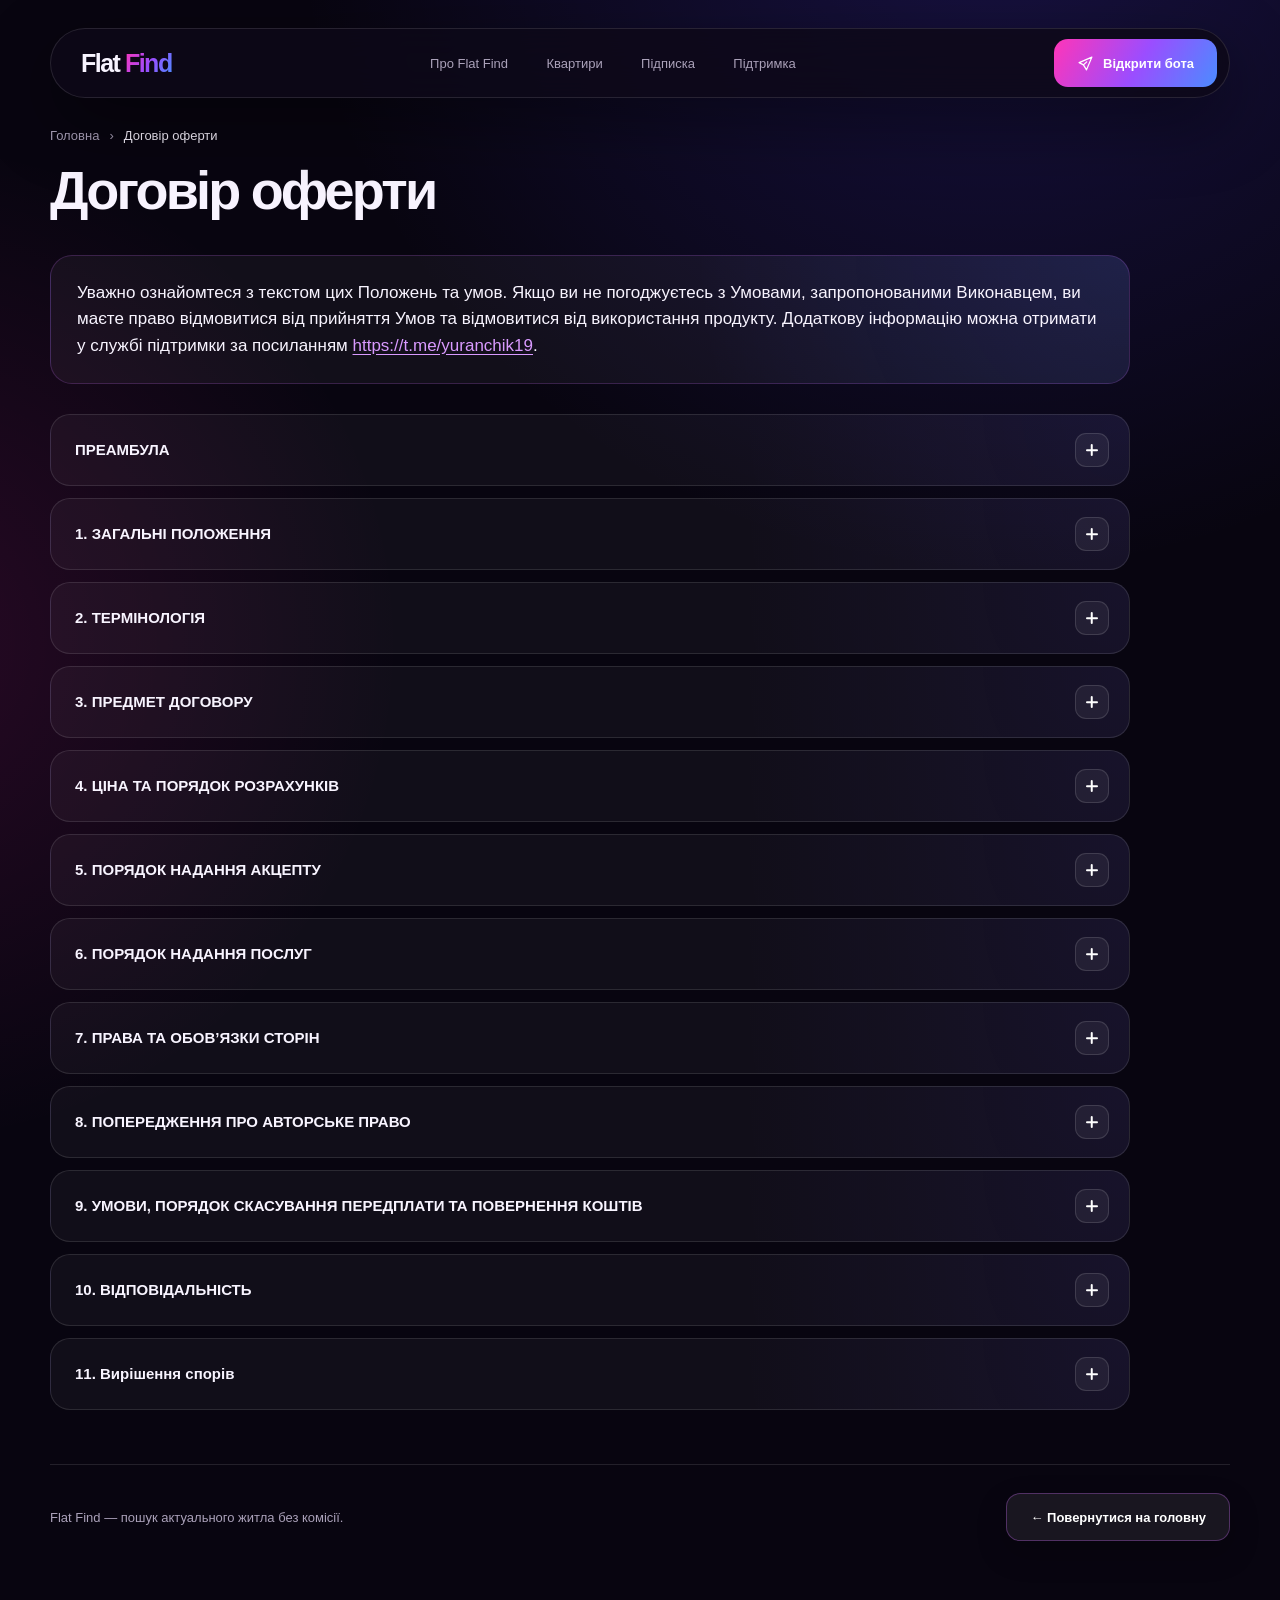
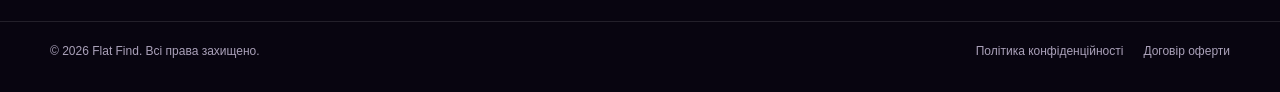
==== commit 182f3fbc: "Add files via upload" ====
--- a/offer.html
+++ b/offer.html
@@ -3,10 +3,10 @@
 <head>
   <meta charset="UTF-8">
   <meta name="viewport" content="width=device-width, initial-scale=1.0">
-  <meta name="theme-color" content="#f2f2f1">
+  <meta name="theme-color" content="#080510">
   <meta name="description" content="Договір публічної оферти сервісу Flat Find.">
   <title>Договір оферти — Flat Find</title>
-  <link rel="stylesheet" href="legal.css?v=20260615-1">
+  <link rel="stylesheet" href="legal.css?v=20260615-2">
 </head>
 <body>
   <header class="legal-header">
@@ -259,5 +259,6 @@
       </div>
     </div>
   </footer>
+  <script src="legal.js?v=20260615-1"></script>
 </body>
 </html>
--- a/legal.css
+++ b/legal.css
@@ -1,12 +1,14 @@
 :root {
-  --legal-bg: #f2f2f1;
-  --legal-surface: #ffffff;
-  --legal-text: #171717;
-  --legal-muted: #6e6e72;
-  --legal-line: #dddddf;
-  --legal-blue: #62c8f1;
-  --legal-blue-dark: #1599d0;
-  --legal-shadow: 0 18px 45px rgba(22, 24, 29, 0.1);
+  --legal-bg: #080510;
+  --legal-surface: rgba(19, 12, 34, 0.88);
+  --legal-text: #f8f4ff;
+  --legal-muted: #aaa1b9;
+  --legal-line: rgba(255, 255, 255, 0.11);
+  --legal-pink: #ff35b8;
+  --legal-purple: #9b4dff;
+  --legal-blue: #4b8cff;
+  --legal-gradient: linear-gradient(120deg, var(--legal-pink), var(--legal-purple) 52%, var(--legal-blue));
+  --legal-shadow: 0 24px 70px rgba(0, 0, 0, 0.42);
 }
 
 * {
@@ -21,7 +23,10 @@
   min-width: 320px;
   margin: 0;
   color: var(--legal-text);
-  background: var(--legal-bg);
+  background:
+    radial-gradient(circle at 78% -8%, rgba(81, 65, 255, 0.22), transparent 34%),
+    radial-gradient(circle at -8% 38%, rgba(255, 38, 177, 0.13), transparent 29%),
+    var(--legal-bg);
   font-family: Inter, Manrope, "Segoe UI", Arial, sans-serif;
   -webkit-font-smoothing: antialiased;
 }
@@ -50,9 +55,9 @@
   align-items: center;
   justify-content: space-between;
   gap: 28px;
-  border: 1px solid rgba(20, 20, 20, 0.05);
+  border: 1px solid var(--legal-line);
   border-radius: 38px;
-  background: rgba(255, 255, 255, 0.92);
+  background: rgba(14, 9, 25, 0.84);
   box-shadow: var(--legal-shadow);
   backdrop-filter: blur(18px);
 }
@@ -65,7 +70,10 @@
 }
 
 .legal-brand b {
-  color: var(--legal-blue-dark);
+  color: transparent;
+  background: var(--legal-gradient);
+  background-clip: text;
+  -webkit-background-clip: text;
 }
 
 .legal-nav__links {
@@ -73,7 +81,7 @@
   align-items: center;
   justify-content: center;
   gap: clamp(20px, 3vw, 46px);
-  color: #77777b;
+  color: var(--legal-muted);
   font-size: 13px;
 }
 
@@ -86,7 +94,7 @@
 .legal-nav__links a:hover,
 .legal-breadcrumbs a:hover,
 .legal-footer a:hover {
-  color: var(--legal-blue-dark);
+  color: white;
 }
 
 .legal-nav__cta,
@@ -97,9 +105,9 @@
   align-items: center;
   justify-content: center;
   gap: 9px;
-  border-radius: 25px;
-  color: #10212a;
-  background: var(--legal-blue);
+  border-radius: 14px;
+  color: white;
+  background: var(--legal-gradient);
   font-size: 13px;
   font-weight: 750;
   transition: transform 0.2s ease, box-shadow 0.2s ease;
@@ -107,7 +115,7 @@
 
 .legal-nav__cta:hover,
 .legal-back:hover {
-  box-shadow: 0 12px 26px rgba(49, 175, 226, 0.25);
+  box-shadow: 0 14px 34px rgba(176, 55, 255, 0.3);
   transform: translateY(-2px);
 }
 
@@ -140,6 +148,11 @@
   max-width: 1080px;
 }
 
+.legal-document.is-ready {
+  display: grid;
+  gap: 12px;
+}
+
 .legal-document p,
 .legal-document li {
   font-size: 16px;
@@ -172,13 +185,19 @@
 }
 
 .legal-document a {
-  color: #087fb4;
+  color: #d99aff;
   text-decoration: underline;
   text-underline-offset: 3px;
 }
 
 .legal-document .legal-lead {
-  margin-bottom: 28px;
+  margin-bottom: 18px;
+  padding: 24px 26px;
+  border: 1px solid rgba(204, 105, 255, 0.2);
+  border-radius: 22px;
+  background:
+    radial-gradient(circle at 100% 0, rgba(79, 121, 255, 0.12), transparent 40%),
+    rgba(255, 255, 255, 0.045);
   font-size: 17px;
 }
 
@@ -204,8 +223,9 @@
 }
 
 .legal-back {
-  background: var(--legal-surface);
-  box-shadow: 0 12px 30px rgba(22, 24, 29, 0.08);
+  border: 1px solid rgba(209, 111, 255, 0.3);
+  background: rgba(255, 255, 255, 0.07);
+  box-shadow: 0 12px 30px rgba(0, 0, 0, 0.22);
 }
 
 .legal-footer {
@@ -227,6 +247,114 @@
   gap: 20px;
 }
 
+.legal-section {
+  overflow: hidden;
+  border: 1px solid var(--legal-line);
+  border-radius: 20px;
+  background:
+    radial-gradient(circle at 100% 0, rgba(94, 73, 255, 0.08), transparent 36%),
+    rgba(255, 255, 255, 0.038);
+  transition: border-color 0.25s ease, background 0.25s ease, box-shadow 0.25s ease;
+}
+
+.legal-section[open] {
+  border-color: rgba(202, 95, 255, 0.35);
+  background:
+    radial-gradient(circle at 100% 0, rgba(84, 111, 255, 0.14), transparent 42%),
+    rgba(255, 255, 255, 0.055);
+  box-shadow: 0 22px 60px rgba(22, 6, 45, 0.28);
+}
+
+.legal-section summary {
+  display: flex;
+  min-height: 70px;
+  padding: 18px 20px 18px 24px;
+  cursor: pointer;
+  list-style: none;
+  align-items: center;
+  justify-content: space-between;
+  gap: 22px;
+  font-size: 15px;
+  font-weight: 750;
+  line-height: 1.35;
+}
+
+.legal-section summary::-webkit-details-marker {
+  display: none;
+}
+
+.legal-section summary:hover {
+  color: #e8b9ff;
+}
+
+.legal-section summary i {
+  position: relative;
+  width: 34px;
+  height: 34px;
+  flex: 0 0 auto;
+  border: 1px solid rgba(255, 255, 255, 0.13);
+  border-radius: 11px;
+  background: rgba(255, 255, 255, 0.06);
+}
+
+.legal-section summary i::before,
+.legal-section summary i::after {
+  position: absolute;
+  top: 50%;
+  left: 50%;
+  width: 12px;
+  height: 1.5px;
+  border-radius: 2px;
+  background: white;
+  content: "";
+  transform: translate(-50%, -50%);
+  transition: transform 0.25s ease;
+}
+
+.legal-section summary i::after {
+  transform: translate(-50%, -50%) rotate(90deg);
+}
+
+.legal-section[open] summary i {
+  border-color: transparent;
+  background: var(--legal-gradient);
+  box-shadow: 0 8px 22px rgba(176, 55, 255, 0.28);
+}
+
+.legal-section[open] summary i::after {
+  transform: translate(-50%, -50%) rotate(0);
+}
+
+.legal-section__content {
+  max-height: min(62vh, 680px);
+  overflow-y: auto;
+  padding: 2px 24px 24px;
+  border-top: 1px solid rgba(255, 255, 255, 0.07);
+  scrollbar-color: rgba(196, 90, 255, 0.55) rgba(255, 255, 255, 0.05);
+  scrollbar-width: thin;
+}
+
+.legal-section__content::-webkit-scrollbar {
+  width: 7px;
+}
+
+.legal-section__content::-webkit-scrollbar-track {
+  background: rgba(255, 255, 255, 0.04);
+}
+
+.legal-section__content::-webkit-scrollbar-thumb {
+  border-radius: 10px;
+  background: linear-gradient(var(--legal-pink), var(--legal-purple));
+}
+
+.legal-section__content > :first-child {
+  margin-top: 20px;
+}
+
+.legal-section__content > :last-child {
+  margin-bottom: 0;
+}
+
 @media (max-width: 820px) {
   .legal-nav {
     padding-left: 22px;
@@ -250,7 +378,7 @@
   .legal-nav {
     min-height: 58px;
     padding: 7px 8px 7px 18px;
-    border-radius: 30px;
+    border-radius: 20px;
   }
 
   .legal-brand {
@@ -282,6 +410,32 @@
   .legal-document h2 {
     margin-top: 31px;
     font-size: 16px;
+  }
+
+  .legal-document .legal-lead {
+    padding: 20px;
+    border-radius: 18px;
+  }
+
+  .legal-section {
+    border-radius: 17px;
+  }
+
+  .legal-section summary {
+    min-height: 62px;
+    padding: 15px 14px 15px 17px;
+    gap: 12px;
+    font-size: 14px;
+  }
+
+  .legal-section summary i {
+    width: 32px;
+    height: 32px;
+  }
+
+  .legal-section__content {
+    max-height: 58vh;
+    padding: 0 17px 20px;
   }
 
   .legal-actions,
